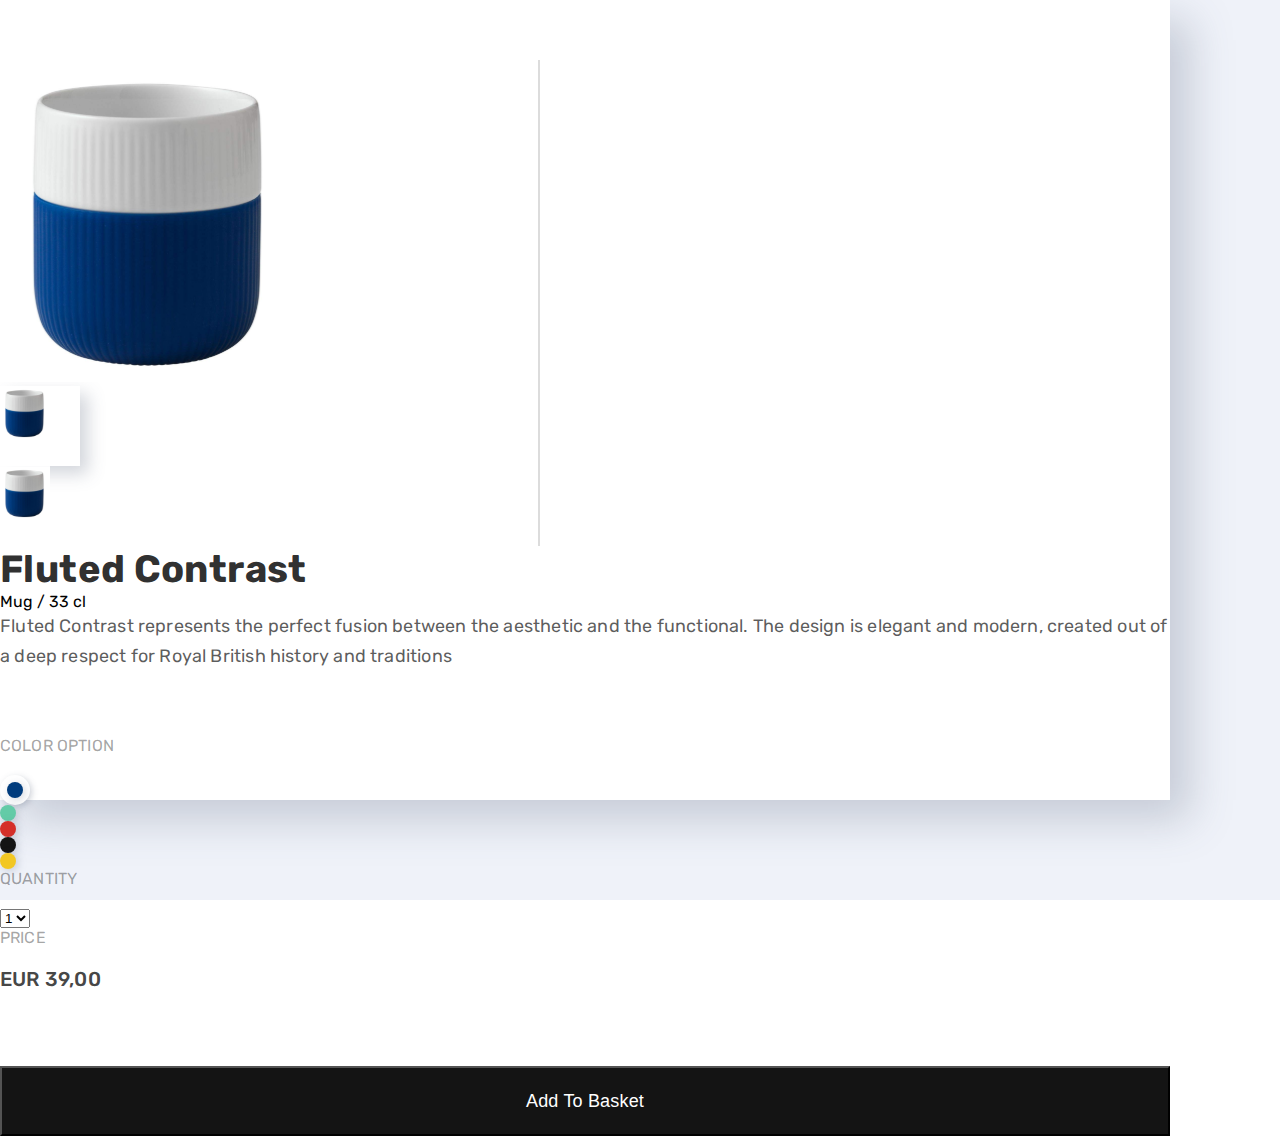
==== 1-Lessons-html/index.html @ 47a30593 "commit" ====
<!DOCTYPE html>
<html lang="en">
<head>
    <meta charset="UTF-8">
    <meta name="viewport" content="width=device-width, initial-scale=1.0">
    <title>Pre-course</title>
    <link rel="preconnect" href="https://fonts.googleapis.com"> 
    <link rel="preconnect" href="https://fonts.gstatic.com" crossorigin> 
    <link href="https://fonts.googleapis.com/css2?family=Rubik:wght@400;500&display=swap" rel="stylesheet">
    <link rel="stylesheet" href="./style.css">
    
</head>
<body>
    <section>
        <div class="card">
            <div class="product-image-block">
                <img class="main-image" src="./assets/images/main-mage.svg" alt="">
                <div class="preview selected-preview">
                    <img src="./assets/images/image1.svg" alt="">
                </div>
                <div class="preview">
                    <img src="./assets/images/image2.svg" alt="">
                </div>
            </div>

            <div>
                <h1 class="main-title">Fluted Contrast</h1>
                <span class="cubtitle">Mug / 33 cl</span>
                <p class="text">Fluted Contrast represents the perfect fusion between the aesthetic and the functional. The design is elegant and modern, created out of a deep respect for Royal British history and traditions</p>
                <div>
                    <h2 class="title">Color option</h2>
                    <ul>
                        <li class="selected">
                            <div class="circle blue"></div>
                        </li>
                        <li>
                            <div class="circle green"></div>
                        </li>
                        <li>
                            <div class="circle red"></div>
                        </li>
                        <li>
                            <div class="circle black"></div>
                        </li>
                        <li>
                            <div class="circle yellow"></div>
                        </li>
                    </ul>
                </div>
                <div>
                    <h2 class="title">Quantity</h2>
                    <select class="electedd" name="quantity" id="quantity">
                        <option value="">1</option>
                        <option value="">2</option>
                        <option value="">3</option>
                    </select>
                </div>
                <div>
                    <h2 class="title">Price</h2>
                    <span class="price">eur 39,00</span>
                </div>
                <button class="btn">Add To Basket</button>
            </div>
        </div>
    </section>
</body>
</html>
---- 1-Lessons-html/style.css ----
* {
    margin: 0;
    padding: 0;
    box-sizing: border-box;
}

body {
    font-style: normal;
    line-height: normal;
    font-family: Rubik, sans-serif;
}

ul {
    list-style: none;
}

section {
    background: #EFF2F9;
    height: 100vh 
}

.card {
    width: 1170px;
    height: 800px;
    background: #FFF;
    box-shadow: 20px 20px 40px 0px rgba(81, 91, 117, 0.25);
    padding: 60px 0 80px;
}

.product-image-block {
    width: 540px;
    border-right: 2px solid rgba(20, 20, 20, 0.15);
}

.preview {
    width: 80px;
    height: 80px
}

.selected-preview {
    box-shadow: 8px 8px 16px 0px rgba(81, 91, 117, 0.25);
}

.product-info-block {
    padding: 0 60px;
}

.main-title {
    color: rgba(20, 20, 20, 0.90);
    font-family: Montserrat. sans-serif ;
    font-size: 38px;
    font-weight: 700;
    letter-spacing: 0.38px;
}

.sudtitle {
    color: rgba(20, 20, 20, 0.40);
font-family: Lato;
font-size: 16px;
font-weight: 400;
letter-spacing: 0.16px;
margin-bottom: 60px;
}

.text {
    color: rgba(20, 20, 20, 0.70);

    font-family: Rubik. sans-serif ;
    font-size: 18px;
    font-weight: 400;
    line-height: 30px;
    letter-spacing: 0.18px;
    margin-bottom: 65px;
}

.colors {
    margin-bottom: 65px;
}

.title {
    color: rgba(20, 20, 20, 0.40);
    font-family: Lato. sans-serif;
    font-size: 16px;
    font-weight: 400;
    letter-spacing: 0.16px;
    text-transform: uppercase;
    margin-bottom: 20px;
}

.circle {
    width: 16px;
    height: 16px;
    border-radius: 50% ;
    filter: drop-shadow(2px 2px 4px rgba(81, 91, 117, 0.25));
    border-radius: 50%;
}

.blue{
    background: #013C7D;
}
.green {
    background: #63CBA7;
}
.red {
    background: #D52F29;
}
.black{
    background: #141414;
}
.yellow{
    background: #F2C723;
}

li.selected {
    background: #FFF;
    width: 30px;
    height: 30px;
    padding: 7px;
    border-radius: 50%;
    box-shadow: 2px 2px 6px 0px rgba(81, 91, 117, 0.25);
    border-radius: 50%;
}

.selectedd {
    width: 80px;
    font-size: 20px;
    font-weight: 500;
    color: rgba(20, 20, 20, 0.8);
    border: none;
    appearance: none;
    background-image: url("./assets/images/ph_caret-down-bold.svg");
    background-repeat: no-repeat;
    background-position: right 0 top 50%;
    
}

.price {
    color: rgba(20, 20, 20, 0.80);
    font-size: 20px;
    font-weight: 500;
    letter-spacing: 0.2px;
    text-transform: uppercase;
}

.btn {
    height: 70px;
    width: 100%;
    background: #141414;
    color: #FFF;
    font-size: 18px;
    font-weight: 500;
    letter-spacing: 0.18px;
    margin-top: 75px;
}
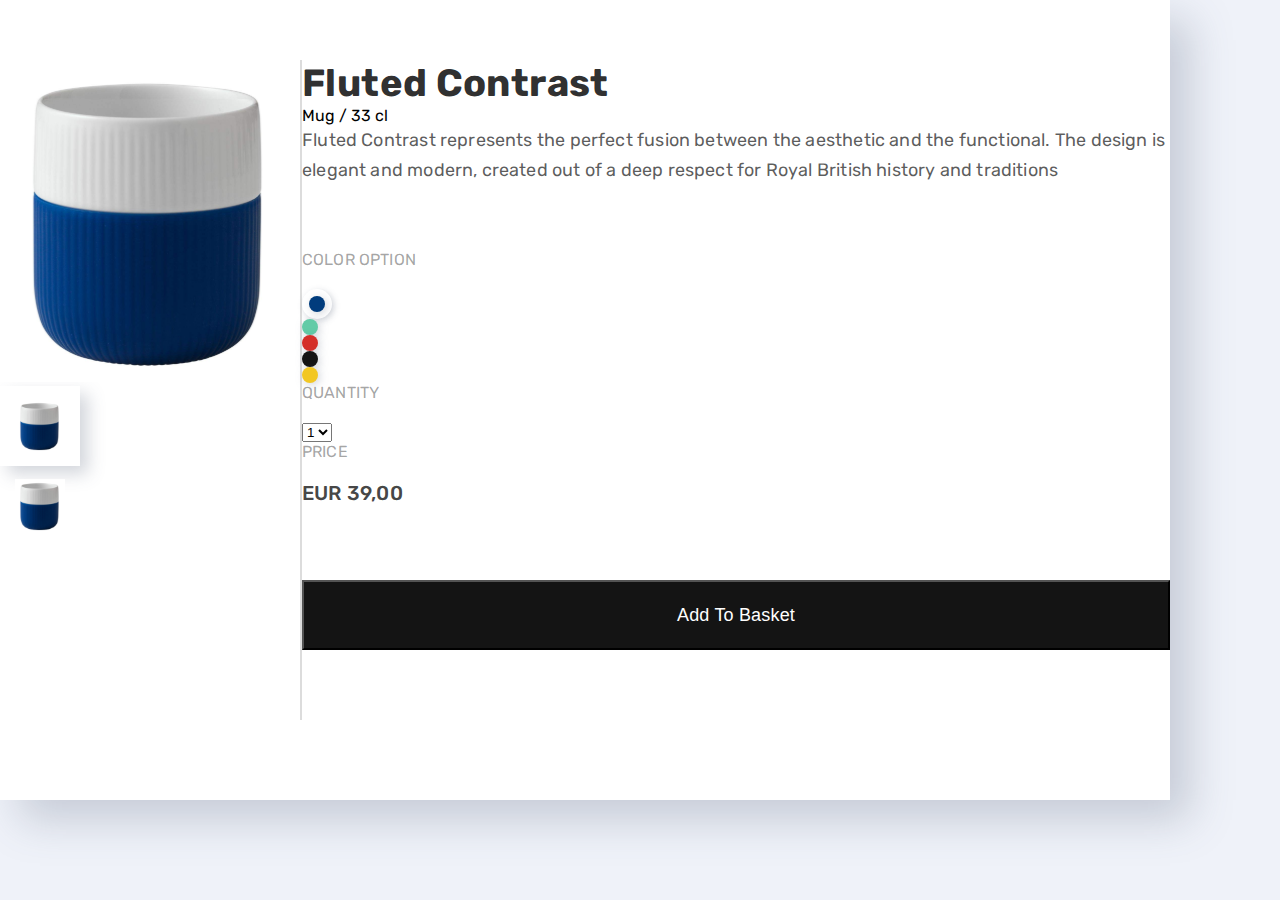
==== commit d2574af0: "commit" ====
--- a/1-Lessons-html/index.html
+++ b/1-Lessons-html/index.html
@@ -15,11 +15,13 @@
         <div class="card">
             <div class="product-image-block">
                 <img class="main-image" src="./assets/images/main-mage.svg" alt="">
-                <div class="preview selected-preview">
-                    <img src="./assets/images/image1.svg" alt="">
-                </div>
-                <div class="preview">
-                    <img src="./assets/images/image2.svg" alt="">
+                <div class="preview-wrapper">
+                    <div class="preview selected-preview">
+                        <img src="./assets/images/image1.svg" alt="">
+                    </div>
+                    <div class="preview">
+                        <img src="./assets/images/image2.svg" alt="">
+                    </div>
                 </div>
             </div>
 
--- a/1-Lessons-html/style.css
+++ b/1-Lessons-html/style.css
@@ -25,16 +25,20 @@
     background: #FFF;
     box-shadow: 20px 20px 40px 0px rgba(81, 91, 117, 0.25);
     padding: 60px 0 80px;
+    display: flex;
 }
 
 .product-image-block {
-    width: 540px;
+    border-right: 540px;
     border-right: 2px solid rgba(20, 20, 20, 0.15);
 }
 
 .preview {
     width: 80px;
-    height: 80px
+    height: 80px;
+    display: flex;
+    justify-content: center;
+    align-items: center;
 }
 
 .selected-preview {
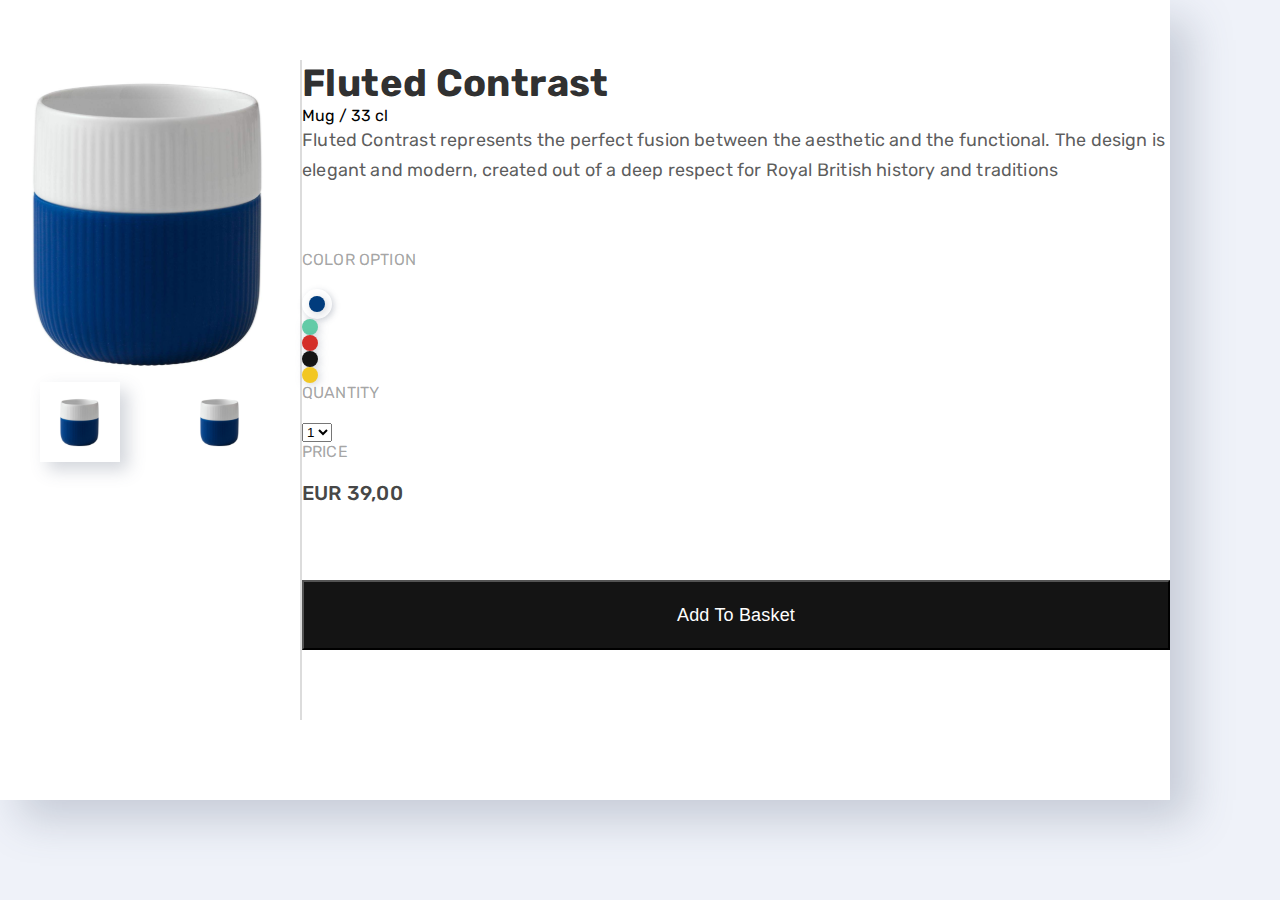
==== commit b28cf0e8: "commit" ====
--- a/1-Lessons-html/index.html
+++ b/1-Lessons-html/index.html
@@ -14,8 +14,10 @@
     <section>
         <div class="card">
             <div class="product-image-block">
-                <img class="main-image" src="./assets/images/main-mage.svg" alt="">
-                <div class="preview-wrapper">
+                <div class="main-image-wrapper">
+                    <img class="main-image" src="./assets/images/main-mage.svg" alt="">
+                </div>
+                <div class="previews-wrapper">
                     <div class="preview selected-preview">
                         <img src="./assets/images/image1.svg" alt="">
                     </div>
--- a/1-Lessons-html/style.css
+++ b/1-Lessons-html/style.css
@@ -31,6 +31,19 @@
 .product-image-block {
     border-right: 540px;
     border-right: 2px solid rgba(20, 20, 20, 0.15);
+}
+
+.main-image-wrapper {
+    flex-grow: 1;
+    display: flex;
+    justify-content: center;
+    align-items: center;
+}
+
+.previews-wrapper {
+display: flex;
+gap: 60px;
+justify-content: center;
 }
 
 .preview {
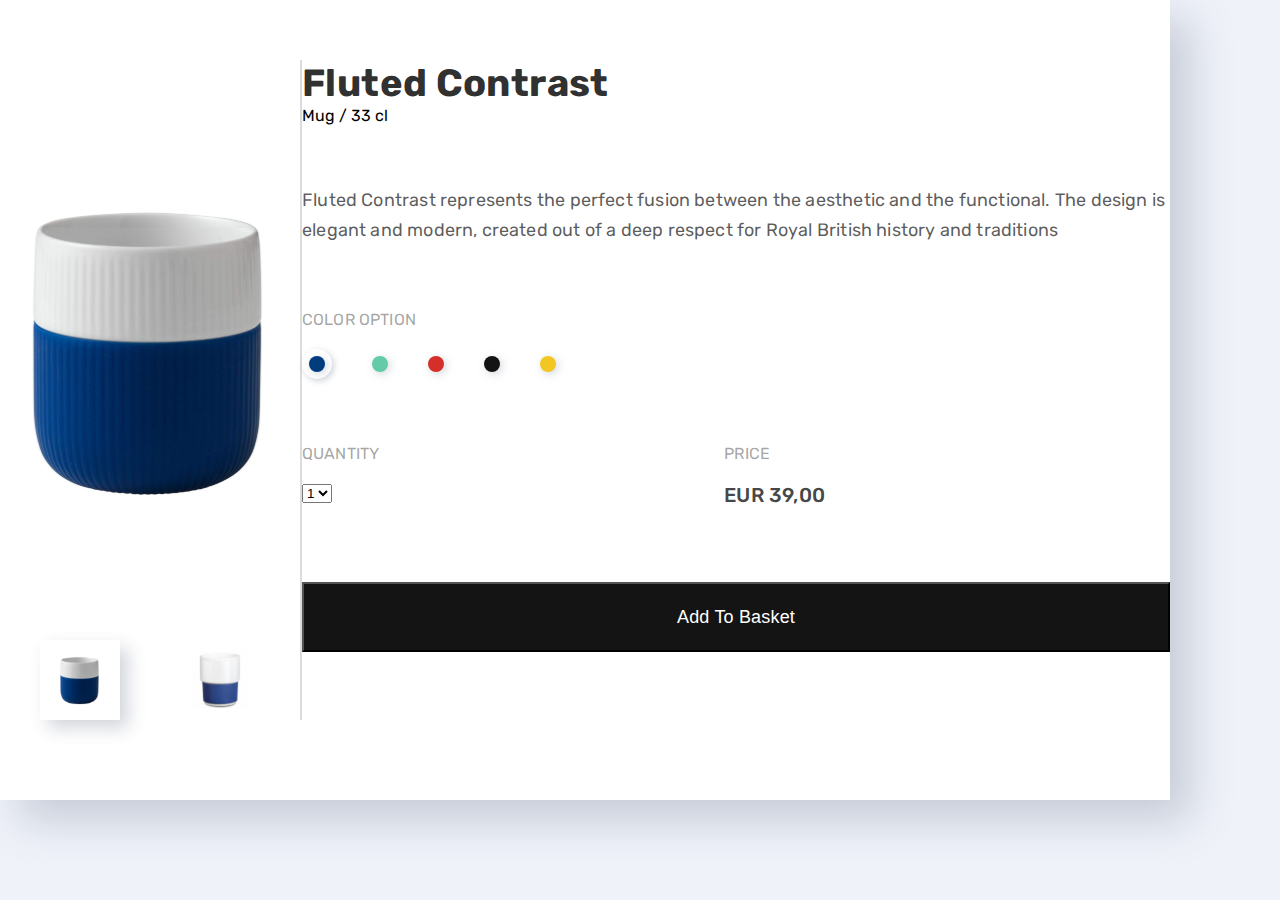
==== commit 0cc36d1e: "commit" ====
--- a/1-Lessons-html/index.html
+++ b/1-Lessons-html/index.html
@@ -1,15 +1,17 @@
 <!DOCTYPE html>
 <html lang="en">
+
 <head>
     <meta charset="UTF-8">
     <meta name="viewport" content="width=device-width, initial-scale=1.0">
     <title>Pre-course</title>
-    <link rel="preconnect" href="https://fonts.googleapis.com"> 
-    <link rel="preconnect" href="https://fonts.gstatic.com" crossorigin> 
+    <link rel="preconnect" href="https://fonts.googleapis.com">
+    <link rel="preconnect" href="https://fonts.gstatic.com" crossorigin>
     <link href="https://fonts.googleapis.com/css2?family=Rubik:wght@400;500&display=swap" rel="stylesheet">
     <link rel="stylesheet" href="./style.css">
-    
+
 </head>
+
 <body>
     <section>
         <div class="card">
@@ -18,7 +20,7 @@
                     <img class="main-image" src="./assets/images/main-mage.svg" alt="">
                 </div>
                 <div class="previews-wrapper">
-                    <div class="preview selected-preview">
+                    <div class="preview selected">
                         <img src="./assets/images/image1.svg" alt="">
                     </div>
                     <div class="preview">
@@ -30,10 +32,13 @@
             <div>
                 <h1 class="main-title">Fluted Contrast</h1>
                 <span class="cubtitle">Mug / 33 cl</span>
-                <p class="text">Fluted Contrast represents the perfect fusion between the aesthetic and the functional. The design is elegant and modern, created out of a deep respect for Royal British history and traditions</p>
-                <div>
+                <p class="text">Fluted Contrast represents the perfect fusion between the aesthetic and the functional.
+                    The design is elegant and modern, created out of a deep respect for Royal British history and
+                    traditions</p>
+
+                <div class="colors">
                     <h2 class="title">Color option</h2>
-                    <ul>
+                    <ul class="color-items">
                         <li class="selected">
                             <div class="circle blue"></div>
                         </li>
@@ -51,21 +56,25 @@
                         </li>
                     </ul>
                 </div>
-                <div>
-                    <h2 class="title">Quantity</h2>
-                    <select class="electedd" name="quantity" id="quantity">
-                        <option value="">1</option>
-                        <option value="">2</option>
-                        <option value="">3</option>
-                    </select>
+                <div class="wrapper">
+                    <div>
+                        <h2 class="title">Quantity</h2>
+                        <select class="electedd" name="quantity" id="quantity">
+                            <option value="">1</option>
+                            <option value="">2</option>
+                            <option value="">3</option>
+                        </select>
+                    </div>
+                    <div>
+                        <h2 class="title">Price</h2>
+                        <span class="price">eur 39,00</span>
+                    </div>
                 </div>
-                <div>
-                    <h2 class="title">Price</h2>
-                    <span class="price">eur 39,00</span>
-                </div>
+
                 <button class="btn">Add To Basket</button>
             </div>
         </div>
     </section>
 </body>
+
 </html>--- a/1-Lessons-html/style.css
+++ b/1-Lessons-html/style.css
@@ -31,6 +31,8 @@
 .product-image-block {
     border-right: 540px;
     border-right: 2px solid rgba(20, 20, 20, 0.15);
+    display: flex;
+    flex-direction: column;
 }
 
 .main-image-wrapper {
@@ -54,7 +56,7 @@
     align-items: center;
 }
 
-.selected-preview {
+.preview.selected {
     box-shadow: 8px 8px 16px 0px rgba(81, 91, 117, 0.25);
 }
 
@@ -81,13 +83,11 @@
 
 .text {
     color: rgba(20, 20, 20, 0.70);
-
-    font-family: Rubik. sans-serif ;
     font-size: 18px;
     font-weight: 400;
     line-height: 30px;
     letter-spacing: 0.18px;
-    margin-bottom: 65px;
+    margin: 60px 0 65px;
 }
 
 .colors {
@@ -102,6 +102,12 @@
     letter-spacing: 0.16px;
     text-transform: uppercase;
     margin-bottom: 20px;
+}
+
+.color-items {
+    display: flex;
+    gap: 40px;
+    align-items: center;
 }
 
 .circle {
@@ -138,10 +144,19 @@
     border-radius: 50%;
 }
 
-.selectedd {
+.wrapper {
+    display: flex;
+}
+
+.wrapper > div {
+    flex-grow: 1;
+}
+
+.quantity {
     width: 80px;
     font-size: 20px;
     font-weight: 500;
+    font-family: inherit;
     color: rgba(20, 20, 20, 0.8);
     border: none;
     appearance: none;
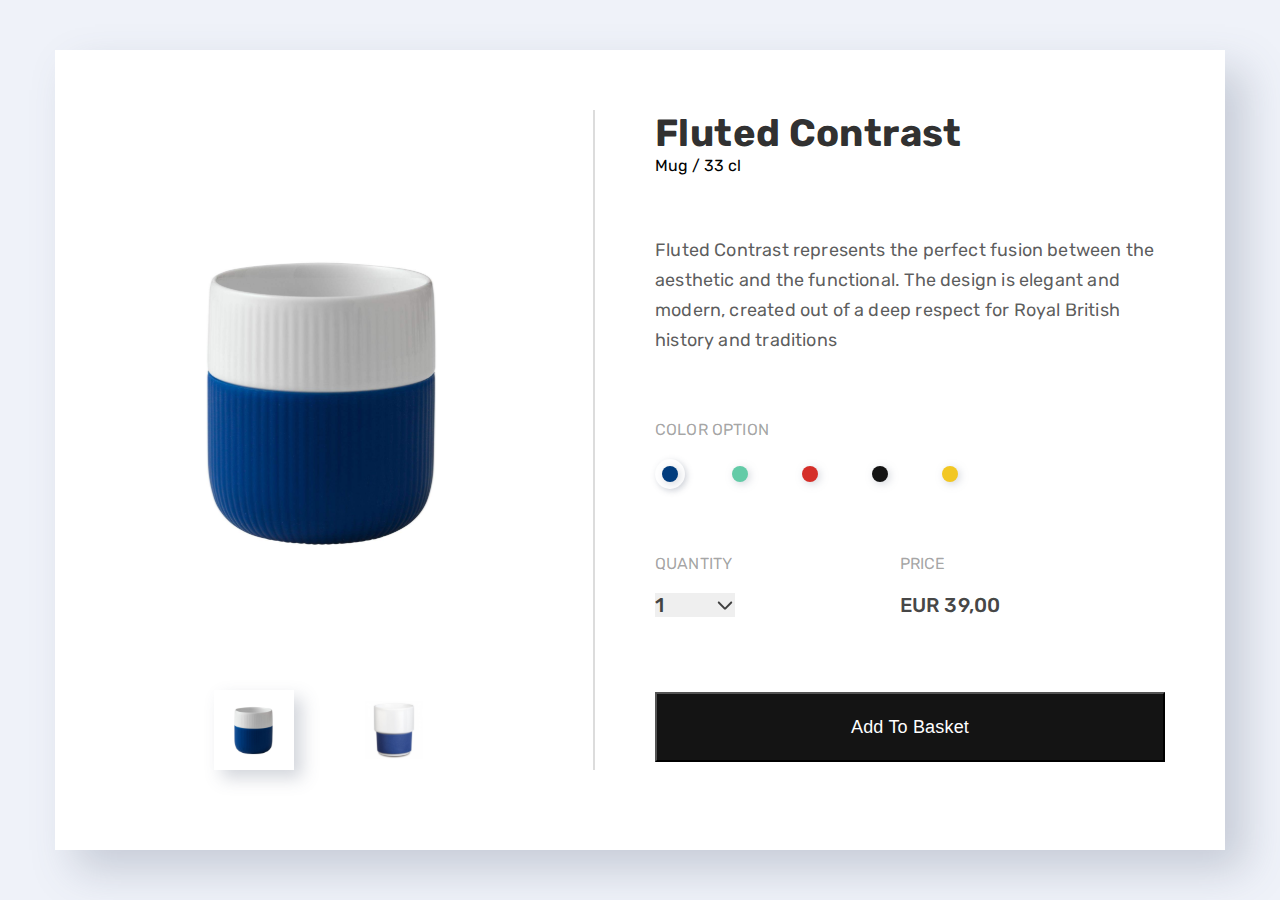
==== commit 600505a7: "commit" ====
--- a/1-Lessons-html/index.html
+++ b/1-Lessons-html/index.html
@@ -29,7 +29,7 @@
                 </div>
             </div>
 
-            <div>
+            <div class="product-info-block">
                 <h1 class="main-title">Fluted Contrast</h1>
                 <span class="cubtitle">Mug / 33 cl</span>
                 <p class="text">Fluted Contrast represents the perfect fusion between the aesthetic and the functional.
@@ -59,7 +59,7 @@
                 <div class="wrapper">
                     <div>
                         <h2 class="title">Quantity</h2>
-                        <select class="electedd" name="quantity" id="quantity">
+                        <select class="quantity" name="quantity" id="quantity">
                             <option value="">1</option>
                             <option value="">2</option>
                             <option value="">3</option>
--- a/1-Lessons-html/style.css
+++ b/1-Lessons-html/style.css
@@ -16,7 +16,10 @@
 
 section {
     background: #EFF2F9;
-    height: 100vh 
+    height: 100vh;
+    display: flex;
+    justify-content: center;
+    align-items: center;
 }
 
 .card {
@@ -29,8 +32,9 @@
 }
 
 .product-image-block {
-    border-right: 540px;
     border-right: 2px solid rgba(20, 20, 20, 0.15);
+    min-width: 540px;
+    padding: 0 60px;
     display: flex;
     flex-direction: column;
 }
@@ -54,9 +58,12 @@
     display: flex;
     justify-content: center;
     align-items: center;
-}
-
-.preview.selected {
+    cursor: pointer;
+    transition-duration: .2s;
+}
+
+.preview.selected,
+.preview:hover {
     box-shadow: 8px 8px 16px 0px rgba(81, 91, 117, 0.25);
 }
 
@@ -108,6 +115,21 @@
     display: flex;
     gap: 40px;
     align-items: center;
+    
+}
+
+.color-items > li {
+    width: 30px;
+    height: 30px;
+    padding: 7px;
+    cursor: pointer;
+    transition: .2s;
+}
+
+.color-items > li:hover,
+.color-items > li.selected {
+    box-shadow: 2px 2px 6px 0px rgba(81, 91, 117, 0.25);
+    border-radius: 50%;
 }
 
 .circle {
@@ -134,15 +156,6 @@
     background: #F2C723;
 }
 
-li.selected {
-    background: #FFF;
-    width: 30px;
-    height: 30px;
-    padding: 7px;
-    border-radius: 50%;
-    box-shadow: 2px 2px 6px 0px rgba(81, 91, 117, 0.25);
-    border-radius: 50%;
-}
 
 .wrapper {
     display: flex;
@@ -183,4 +196,11 @@
     font-weight: 500;
     letter-spacing: 0.18px;
     margin-top: 75px;
+    transition: .2s;
+    cursor: pointer;
+}
+
+.btn:hover {
+    transform: skewX(-15deg);
+    background-color: #9722d2;
 }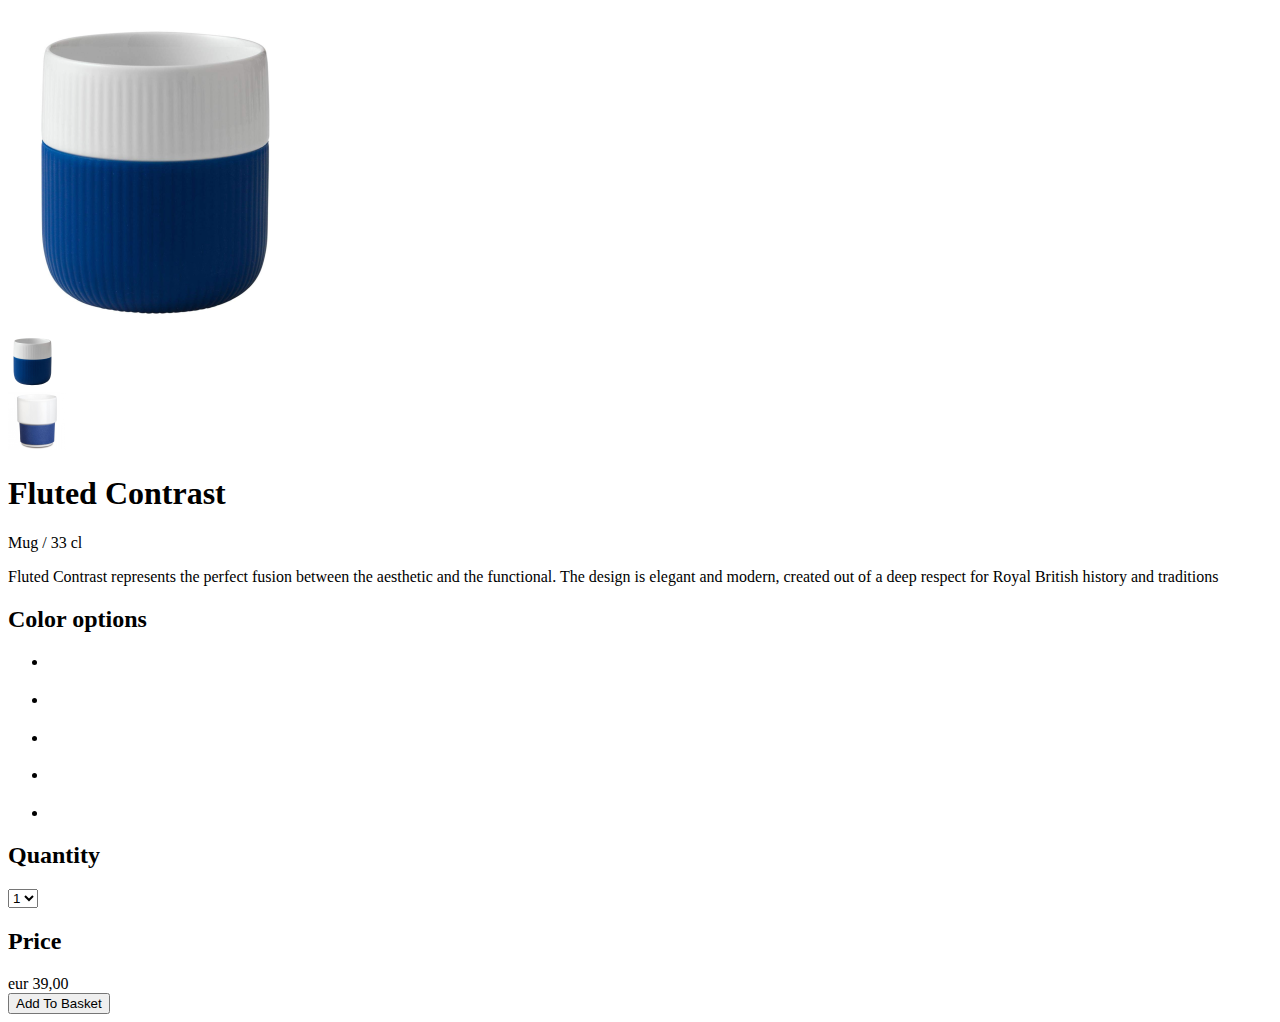
==== commit e4bd9738: "Creating a project and project structure" ====
--- a/1-Lessons-html/index.html
+++ b/1-Lessons-html/index.html
@@ -1,80 +1,61 @@
 <!DOCTYPE html>
 <html lang="en">
-
-<head>
-    <meta charset="UTF-8">
-    <meta name="viewport" content="width=device-width, initial-scale=1.0">
-    <title>Pre-course</title>
-    <link rel="preconnect" href="https://fonts.googleapis.com">
-    <link rel="preconnect" href="https://fonts.gstatic.com" crossorigin>
-    <link href="https://fonts.googleapis.com/css2?family=Rubik:wght@400;500&display=swap" rel="stylesheet">
-    <link rel="stylesheet" href="./style.css">
-
-</head>
-
-<body>
-    <section>
-        <div class="card">
-            <div class="product-image-block">
-                <div class="main-image-wrapper">
-                    <img class="main-image" src="./assets/images/main-mage.svg" alt="">
-                </div>
-                <div class="previews-wrapper">
-                    <div class="preview selected">
-                        <img src="./assets/images/image1.svg" alt="">
+    <head>
+        <meta charset="UTF-8">
+        <meta name="viewport" content="width=device-width, initial-scale=1.0">
+        <title>Super Markup</title>
+    </head>
+    <body>
+        <section>
+            <div>
+                <div>
+                    <img src="./assets/images/image.png" alt="image">
+                    <div>
+                        <img src="./assets/images/image-1.png" alt="image-1">
                     </div>
-                    <div class="preview">
-                        <img src="./assets/images/image2.svg" alt="">
+                    <div>
+                        <img src="./assets/images/image-2.png" alt="image-2">
                     </div>
                 </div>
-            </div>
-
-            <div class="product-info-block">
-                <h1 class="main-title">Fluted Contrast</h1>
-                <span class="cubtitle">Mug / 33 cl</span>
-                <p class="text">Fluted Contrast represents the perfect fusion between the aesthetic and the functional.
-                    The design is elegant and modern, created out of a deep respect for Royal British history and
-                    traditions</p>
-
-                <div class="colors">
-                    <h2 class="title">Color option</h2>
-                    <ul class="color-items">
-                        <li class="selected">
-                            <div class="circle blue"></div>
-                        </li>
-                        <li>
-                            <div class="circle green"></div>
-                        </li>
-                        <li>
-                            <div class="circle red"></div>
-                        </li>
-                        <li>
-                            <div class="circle black"></div>
-                        </li>
-                        <li>
-                            <div class="circle yellow"></div>
-                        </li>
-                    </ul>
-                </div>
-                <div class="wrapper">
+                <div>
+                    <h1>Fluted Contrast</h1>
+                    <span>Mug / 33 cl</span>
+                    <p>Fluted Contrast represents the perfect fusion between the aesthetic and the functional. The design is elegant and modern, created out of a deep respect for Royal British history and traditions</p>
                     <div>
-                        <h2 class="title">Quantity</h2>
-                        <select class="quantity" name="quantity" id="quantity">
-                            <option value="">1</option>
-                            <option value="">2</option>
-                            <option value="">3</option>
+                        <h2>Color options</h2>
+                        <ul>
+                            <li>
+                                <div></div>
+                            </li>
+                            <li>
+                                <div></div>
+                            </li>
+                            <li>
+                                <div></div>
+                            </li>
+                            <li>
+                                <div></div>
+                            </li>
+                            <li>
+                                <div></div>
+                            </li>
+                        </ul>
+                    </div>
+                    <div>
+                        <h2>Quantity</h2>
+                        <select name="quantity" id="quantity">
+                            <option value="1">1</option>
+                            <option value="2">2</option>
+                            <option value="3">3</option>
                         </select>
                     </div>
                     <div>
-                        <h2 class="title">Price</h2>
-                        <span class="price">eur 39,00</span>
+                        <h2>Price</h2>
+                        <span>eur 39,00</span>
                     </div>
+                    <button>Add To Basket</button>
                 </div>
-
-                <button class="btn">Add To Basket</button>
             </div>
-        </div>
-    </section>
-</body>
-
+        </section>
+    </body>
 </html>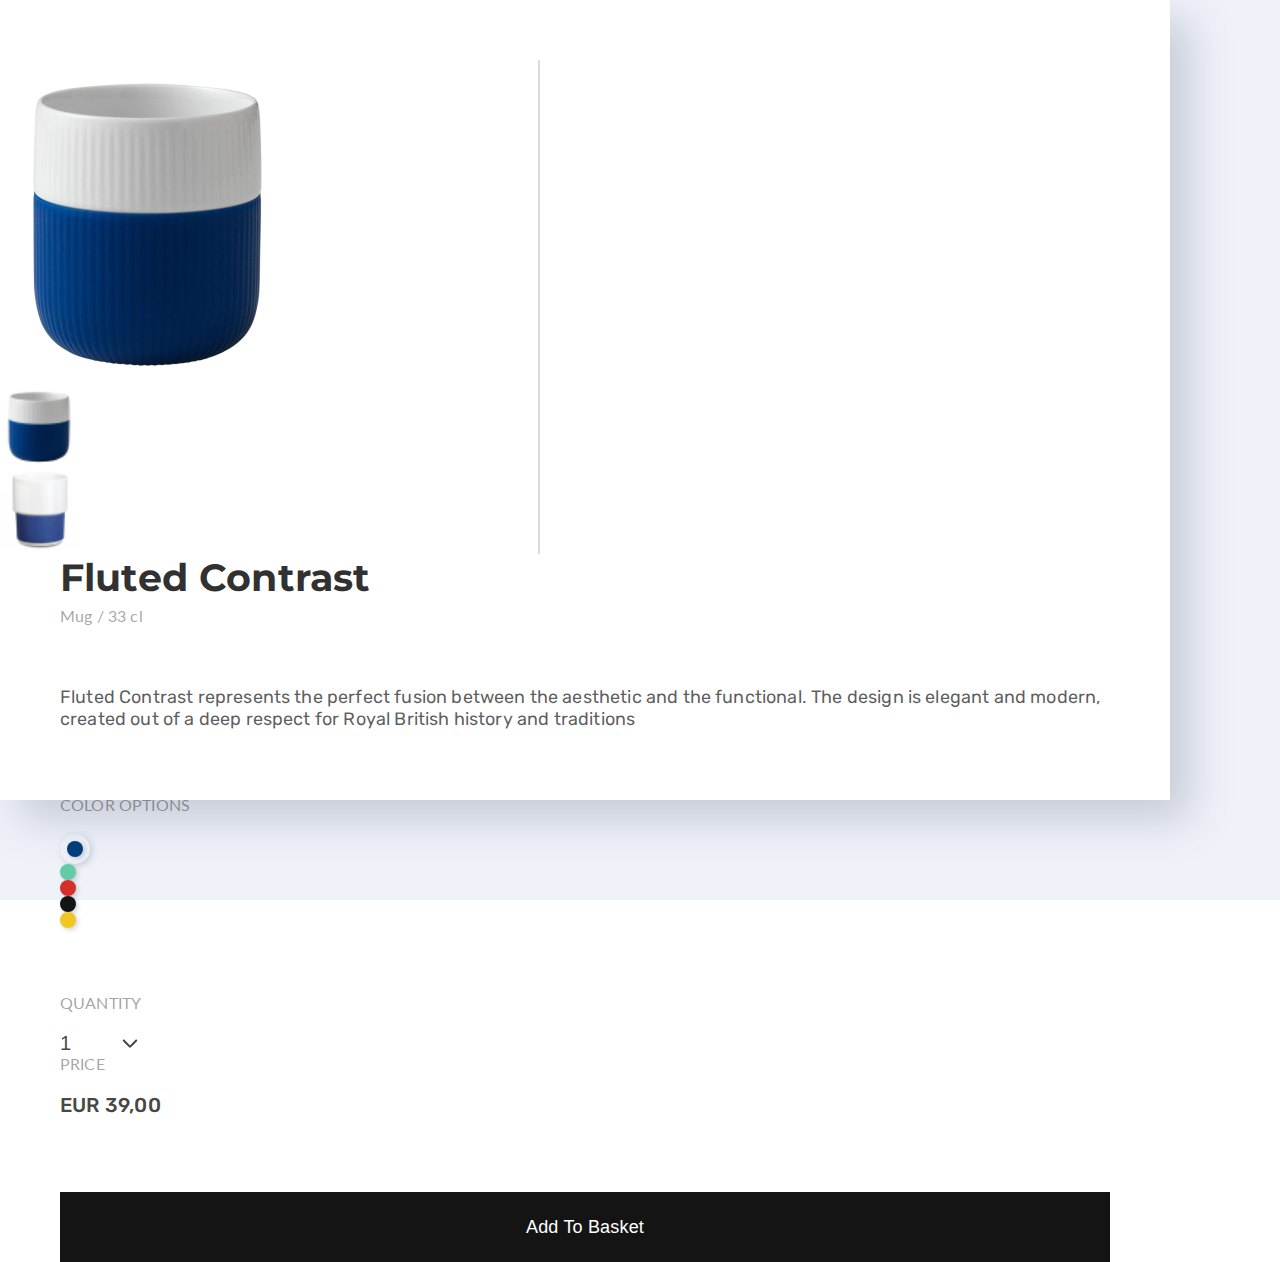
==== commit d5527076: "creating css styles" ====
--- a/1-Lessons-html/index.html
+++ b/1-Lessons-html/index.html
@@ -1,61 +1,69 @@
 <!DOCTYPE html>
 <html lang="en">
-    <head>
-        <meta charset="UTF-8">
-        <meta name="viewport" content="width=device-width, initial-scale=1.0">
-        <title>Super Markup</title>
-    </head>
-    <body>
-        <section>
-            <div>
+
+<head>
+    <meta charset="UTF-8">
+    <meta name="viewport" content="width=device-width, initial-scale=1.0">
+    <link rel="preconnect" href="https://fonts.googleapis.com">
+    <link rel="preconnect" href="https://fonts.gstatic.com" crossorigin>
+    <link href="https://fonts.googleapis.com/css2?family=Lato&family=Montserrat:ital,wght@0,700;1,700&family=Rubik:ital,wght@0,300..900;1,300..900&display=swap" rel="stylesheet">
+    <link rel="stylesheet" href="./style.css">
+    <title>Super Markup</title>
+</head>
+
+<body>
+    <section>
+        <div class="card">
+            <div class="product-img-block">
+                <img class="main-image" src="./assets/images/image.png" alt="image">
                 <div>
-                    <img src="./assets/images/image.png" alt="image">
-                    <div>
-                        <img src="./assets/images/image-1.png" alt="image-1">
-                    </div>
-                    <div>
-                        <img src="./assets/images/image-2.png" alt="image-2">
-                    </div>
+                    <img class="preview selected" src="./assets/images/image-1.png" alt="image-1">
                 </div>
                 <div>
-                    <h1>Fluted Contrast</h1>
-                    <span>Mug / 33 cl</span>
-                    <p>Fluted Contrast represents the perfect fusion between the aesthetic and the functional. The design is elegant and modern, created out of a deep respect for Royal British history and traditions</p>
-                    <div>
-                        <h2>Color options</h2>
-                        <ul>
-                            <li>
-                                <div></div>
-                            </li>
-                            <li>
-                                <div></div>
-                            </li>
-                            <li>
-                                <div></div>
-                            </li>
-                            <li>
-                                <div></div>
-                            </li>
-                            <li>
-                                <div></div>
-                            </li>
-                        </ul>
-                    </div>
-                    <div>
-                        <h2>Quantity</h2>
-                        <select name="quantity" id="quantity">
-                            <option value="1">1</option>
-                            <option value="2">2</option>
-                            <option value="3">3</option>
-                        </select>
-                    </div>
-                    <div>
-                        <h2>Price</h2>
-                        <span>eur 39,00</span>
-                    </div>
-                    <button>Add To Basket</button>
+                    <img class="preview" src="./assets/images/image-2.png" alt="image-2">
                 </div>
             </div>
-        </section>
-    </body>
+            <div class="product-info-block">
+                <h1 class="main-title">Fluted Contrast</h1>
+                <span class="subtitle">Mug / 33 cl</span>
+                <p class="text">Fluted Contrast represents the perfect fusion between the aesthetic and the functional. The design is
+                    elegant and modern, created out of a deep respect for Royal British history and traditions</p>
+                <div class="color">
+                    <h2 class="title">Color options</h2>
+                    <ul>
+                        <li class="selected"> 
+                            <div class="circle blue"></div>
+                        </li>
+                        <li>
+                            <div class="circle green"></div>
+                        </li>
+                        <li>
+                            <div class="circle red"></div>
+                        </li>
+                        <li>
+                            <div class="circle black"></div>
+                        </li>
+                        <li>
+                            <div class="circle yellow "></div>
+                        </li>
+                    </ul>
+                </div>
+                <div>
+                    <h2 class="title">Quantity</h2>
+                    <select class="quantity" name="quantity" id="quantity">
+                        <option value="1">1</option>
+                        <option value="2">2</option>
+                        <option value="3">3</option>
+                    </select>
+                </div>
+                <div>
+                    <h2 class="title">Price</h2>
+                    <span class="prise">eur 39,00</span>
+                </div>
+                <button class="btn">Add To Basket</button>
+            </div>
+        </div>
+    </section>
+</body>
+
 </html>--- a/1-Lessons-html/style.css
+++ b/1-Lessons-html/style.css
@@ -0,0 +1,160 @@
+* {
+    padding: 0;
+    margin: 0;
+    box-sizing: border-box;
+}
+
+body {
+    font-style: normal;
+    line-height: normal;
+    letter-spacing: 0.01em;
+    font-family: "Rubik", sans-serif;
+}
+
+section {
+    background-color: #eff2f9;
+    height: 100vh;
+}
+
+ul {
+    list-style: none;
+}
+
+.card {
+    width: 1170px;
+    height: 800px;
+    box-shadow: 20px 20px 40px 0 rgba(81, 91, 117, 0.25);
+    background: #fff;
+    padding: 60px 0 70px;
+}
+
+.product-img-block {
+    width: 540px;
+    border-right: 2px solid rgba(20, 20, 20, 0.15);
+}
+
+.preview {
+    width: 80px;
+    height: 80px;
+    background: #fff;
+}
+
+.review.selected {
+    box-shadow: 8px 8px 16px 0 rgba(81, 91, 117, 0.25);
+}
+
+.product-info-block {
+    padding: 0 60px;
+}
+
+.main-title {
+    font-family: "Montserrat", sans-serif;
+    font-weight: 700;
+    font-size: 38px;
+    color: rgba(20, 20, 20, 0.9);
+    margin-bottom: 5px;
+}
+
+.subtitle {
+    font-family: "Lato", sans-serif;
+    font-weight: 400;
+    font-size: 16px;
+    color: rgba(20, 20, 20, 0.4);
+}
+
+.text {
+    font-weight: 400;
+    font-size: 18px;
+    color: rgba(20, 20, 20, 0.7);
+    margin-bottom: 65px;
+    margin-top: 60px;
+}
+
+.color {
+    margin-bottom: 65px;
+}
+
+.title {
+    font-family: "Lato", sans-serif;
+    font-weight: 400;
+    font-size: 16px;
+    text-transform: uppercase;
+    color: rgba(20, 20, 20, 0.4);
+    margin-bottom: 65px;
+    margin-bottom: 20px;
+}
+
+.circle {
+    border-radius: 50%;
+    height: 16px;
+    width: 16px;
+    box-shadow: 2px 2px 4px 0 rgba(81, 91, 117, 0.25);
+}
+
+.blue {
+    background-color: #013C7D;
+}
+
+.green {
+    background-color: #63CBA7;
+}
+
+.red {
+    background-color: #D52F29;
+}
+
+.black {
+    background-color: #141414;
+}
+
+.yellow {
+    background-color: #F2C723;
+}
+
+li.selected {
+    height: 30px;
+    width: 30px;
+    padding: 7px;
+    border-radius: 50%;
+    box-shadow: 2px 2px 6px 0 rgba(81, 91, 117, 0.25);
+}
+
+.quantity {
+    width: 80px;
+    border: none;
+    background-color: transparent;
+
+    font-weight: 500;
+    font-size: 20px;
+    letter-spacing: 0.01em;
+    text-transform: uppercase;
+    color: rgba(20, 20, 20, 0.8);
+
+    appearance: none;
+    /* убирает браузерную стрелку */
+
+    background-image: url(./assets/images/ph_caret-down-bold.svg);
+    background-repeat: no-repeat;
+    background-position: right 0 top 50%;
+}
+
+.prise {
+    font-weight: 500;
+    font-size: 20px;
+    letter-spacing: 0.01em;
+    text-transform: uppercase;
+    color: rgba(20, 20, 20, 0.8);
+}
+
+.btn {
+    font-weight: 500;
+    font-size: 18px;
+    letter-spacing: 0.01em;
+    color: #fff;
+
+    width: 100%;
+    height: 70px;
+    background-color: #141414;
+    border: none;
+    margin-top: 75px;
+}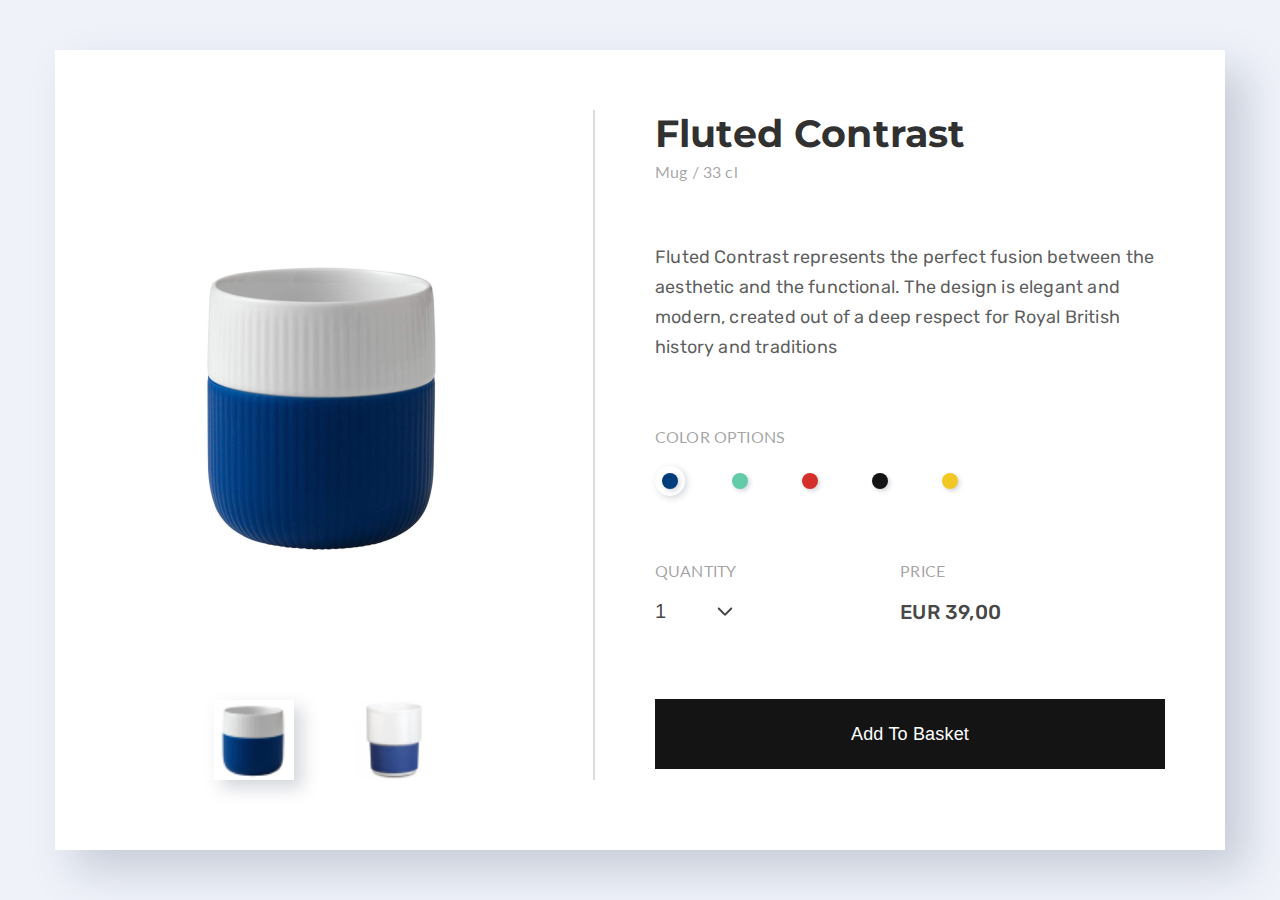
==== commit abe476bd: "arrangement of elements using flex-box, adding animation to elements when the cursor appears" ====
--- a/1-Lessons-html/index.html
+++ b/1-Lessons-html/index.html
@@ -12,15 +12,19 @@
 </head>
 
 <body>
-    <section>
+    <section> 
         <div class="card">
             <div class="product-img-block">
-                <img class="main-image" src="./assets/images/image.png" alt="image">
-                <div>
-                    <img class="preview selected" src="./assets/images/image-1.png" alt="image-1">
+                <div class="img-wrap">
+                    <img class="main-image" src="./assets/images/image.png" alt="image"> 
                 </div>
-                <div>
-                    <img class="preview" src="./assets/images/image-2.png" alt="image-2">
+                <div class="preview-wrap">
+                    <div>
+                        <img class="preview selected" src="./assets/images/image-1.png" alt="image-1">
+                    </div>
+                    <div>
+                        <img class="preview" src="./assets/images/image-2.png" alt="image-2">
+                    </div>
                 </div>
             </div>
             <div class="product-info-block">
@@ -30,7 +34,7 @@
                     elegant and modern, created out of a deep respect for Royal British history and traditions</p>
                 <div class="color">
                     <h2 class="title">Color options</h2>
-                    <ul>
+                    <ul class="circle-list">
                         <li class="selected"> 
                             <div class="circle blue"></div>
                         </li>
@@ -48,17 +52,19 @@
                         </li>
                     </ul>
                 </div>
-                <div>
-                    <h2 class="title">Quantity</h2>
-                    <select class="quantity" name="quantity" id="quantity">
-                        <option value="1">1</option>
-                        <option value="2">2</option>
-                        <option value="3">3</option>
-                    </select>
-                </div>
-                <div>
-                    <h2 class="title">Price</h2>
-                    <span class="prise">eur 39,00</span>
+                <div class="wrapper">
+                    <div>
+                        <h2 class="title">Quantity</h2>
+                        <select class="quantity" name="quantity" id="quantity">
+                            <option value="1">1</option>
+                            <option value="2">2</option>
+                            <option value="3">3</option>
+                        </select>
+                    </div>
+                    <div>
+                        <h2 class="title">Price</h2>
+                        <span class="prise">eur 39,00</span>
+                    </div>
                 </div>
                 <button class="btn">Add To Basket</button>
             </div>
--- a/1-Lessons-html/style.css
+++ b/1-Lessons-html/style.css
@@ -14,6 +14,9 @@
 section {
     background-color: #eff2f9;
     height: 100vh;
+    display: flex;
+    align-items: center;
+    justify-content: center;
 }
 
 ul {
@@ -26,22 +29,47 @@
     box-shadow: 20px 20px 40px 0 rgba(81, 91, 117, 0.25);
     background: #fff;
     padding: 60px 0 70px;
+    display: flex;
 }
 
 .product-img-block {
-    width: 540px;
+    min-width: 540px;
     border-right: 2px solid rgba(20, 20, 20, 0.15);
+    display: flex;
+    flex-direction: column;
+}
+
+.img-wrap {
+    display: flex;
+    justify-content: center;
+    align-items: center;
+    flex-grow: 1;
+}
+
+.preview-wrap {
+    display: flex;
+    justify-content: center;
+    align-items: center;   
+    gap: 60px;
 }
 
 .preview {
     width: 80px;
     height: 80px;
     background: #fff;
-}
-
-.review.selected {
+    display: flex;
+    justify-content: center;
+    align-items: center;
+    cursor: pointer;
+    transition: 0.2s;
+}
+
+
+.preview.selected, .preview:hover {
     box-shadow: 8px 8px 16px 0 rgba(81, 91, 117, 0.25);
 }
+
+
 
 .product-info-block {
     padding: 0 60px;
@@ -65,6 +93,8 @@
 .text {
     font-weight: 400;
     font-size: 18px;
+    line-height: 1.66667;
+    letter-spacing: 0.01em;
     color: rgba(20, 20, 20, 0.7);
     margin-bottom: 65px;
     margin-top: 60px;
@@ -91,6 +121,13 @@
     box-shadow: 2px 2px 4px 0 rgba(81, 91, 117, 0.25);
 }
 
+.circle-list {
+    display: flex;
+    align-items: center;
+    gap: 40px;
+}
+
+
 .blue {
     background-color: #013C7D;
 }
@@ -111,12 +148,26 @@
     background-color: #F2C723;
 }
 
-li.selected {
+.circle-list li {
     height: 30px;
     width: 30px;
     padding: 7px;
     border-radius: 50%;
+    cursor: pointer;
+    transition: 0.2s;
+}
+
+.circle-list li.selected,
+.circle-list li:hover{
     box-shadow: 2px 2px 6px 0 rgba(81, 91, 117, 0.25);
+}
+
+.wrapper {
+    display: flex;
+}
+
+.wrapper>div {
+    flex-grow: 1;
 }
 
 .quantity {
@@ -157,4 +208,9 @@
     background-color: #141414;
     border: none;
     margin-top: 75px;
+    transition: 0.2s;
+}
+
+.btn:hover {
+    transform: translateY(-5px)
 }